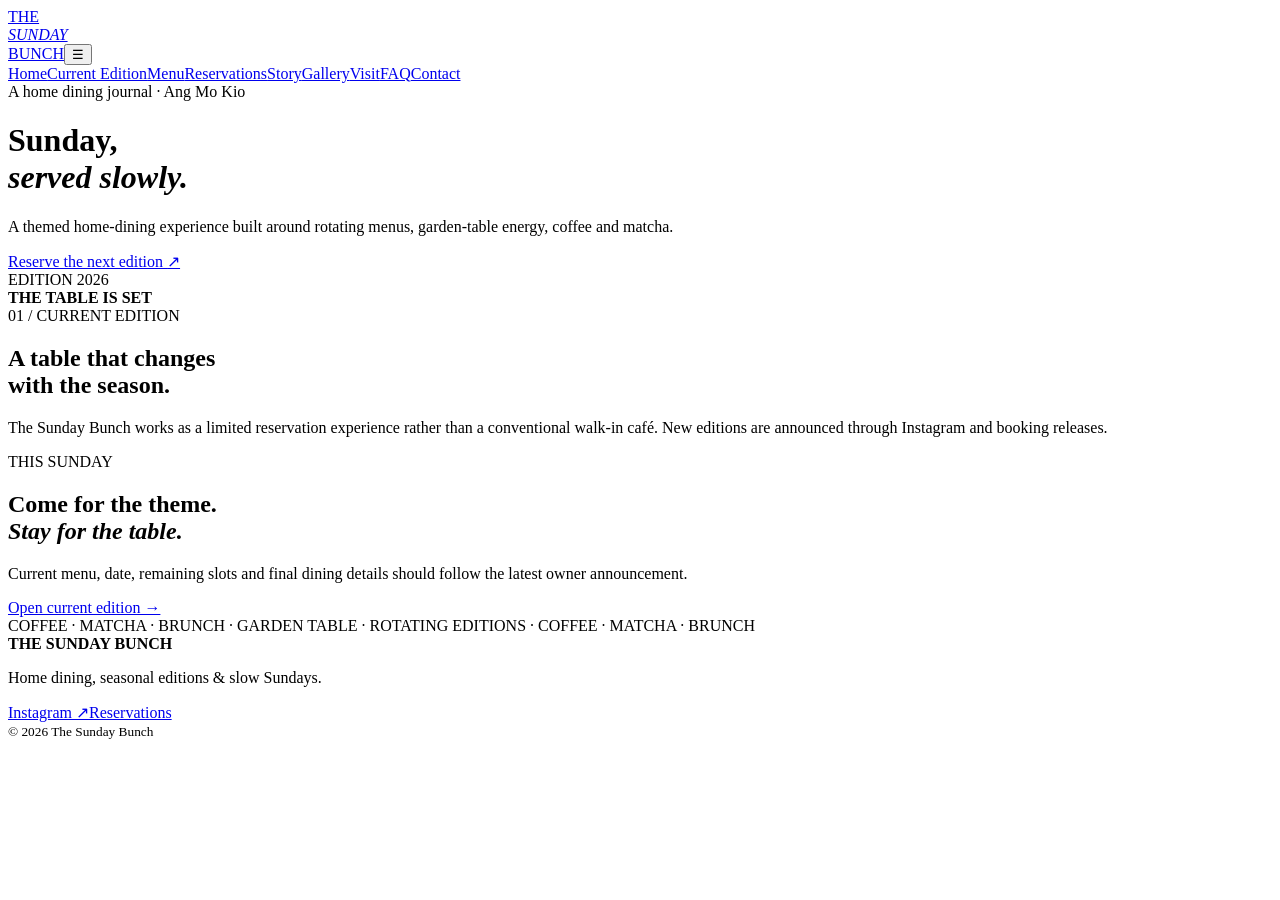
==== index.html @ ccbb72ec "Build A7 The Sunday Bunch website — index.html" ====
<!doctype html><html lang="en"><head><meta charset="utf-8"><meta name="viewport" content="width=device-width,initial-scale=1"><meta name="description" content="The Sunday Bunch — themed home dining in Ang Mo Kio."><title>A new Sunday edition — The Sunday Bunch</title><link rel="stylesheet" href="css/style.css"></head><body><header><a class="brand" href="index.html">THE<br><i>SUNDAY</i><br>BUNCH</a><button class="toggle" aria-label="Menu">☰</button><nav><a href="index.html">Home</a><a href="edition.html">Current Edition</a><a href="menu.html">Menu</a><a href="reservations.html">Reservations</a><a href="story.html">Story</a><a href="gallery.html">Gallery</a><a href="visit.html">Visit</a><a href="faq.html">FAQ</a><a href="contact.html">Contact</a></nav></header><main><div class="intro"><div class="eyebrow">A home dining journal · Ang Mo Kio</div><h1>Sunday,<br><em>served slowly.</em></h1><p class="lead">A themed home-dining experience built around rotating menus, garden-table energy, coffee and matcha.</p><a class="pill" href="reservations.html">Reserve the next edition <span>↗</span></a><div class="stamp">EDITION 2026<br><strong>THE TABLE IS SET</strong></div></div><section class="manifesto reveal"><div><span>01 / CURRENT EDITION</span><h2>A table that changes<br>with the season.</h2></div><p>The Sunday Bunch works as a limited reservation experience rather than a conventional walk-in café. New editions are announced through Instagram and booking releases.</p></section><section class="feature reveal"><div class="dish"></div><div><span>THIS SUNDAY</span><h2>Come for the theme.<br><em>Stay for the table.</em></h2><p>Current menu, date, remaining slots and final dining details should follow the latest owner announcement.</p><a href="edition.html">Open current edition →</a></div></section><section class="ticker">COFFEE · MATCHA · BRUNCH · GARDEN TABLE · ROTATING EDITIONS · COFFEE · MATCHA · BRUNCH</section></main><footer><div><b>THE SUNDAY BUNCH</b><p>Home dining, seasonal editions & slow Sundays.</p></div><div><a href="https://www.instagram.com/the_sunday_bunch/" target="_blank" rel="noopener">Instagram ↗</a><a href="reservations.html">Reservations</a></div><small>© 2026 The Sunday Bunch</small></footer><script src="js/app.js"></script></body></html>
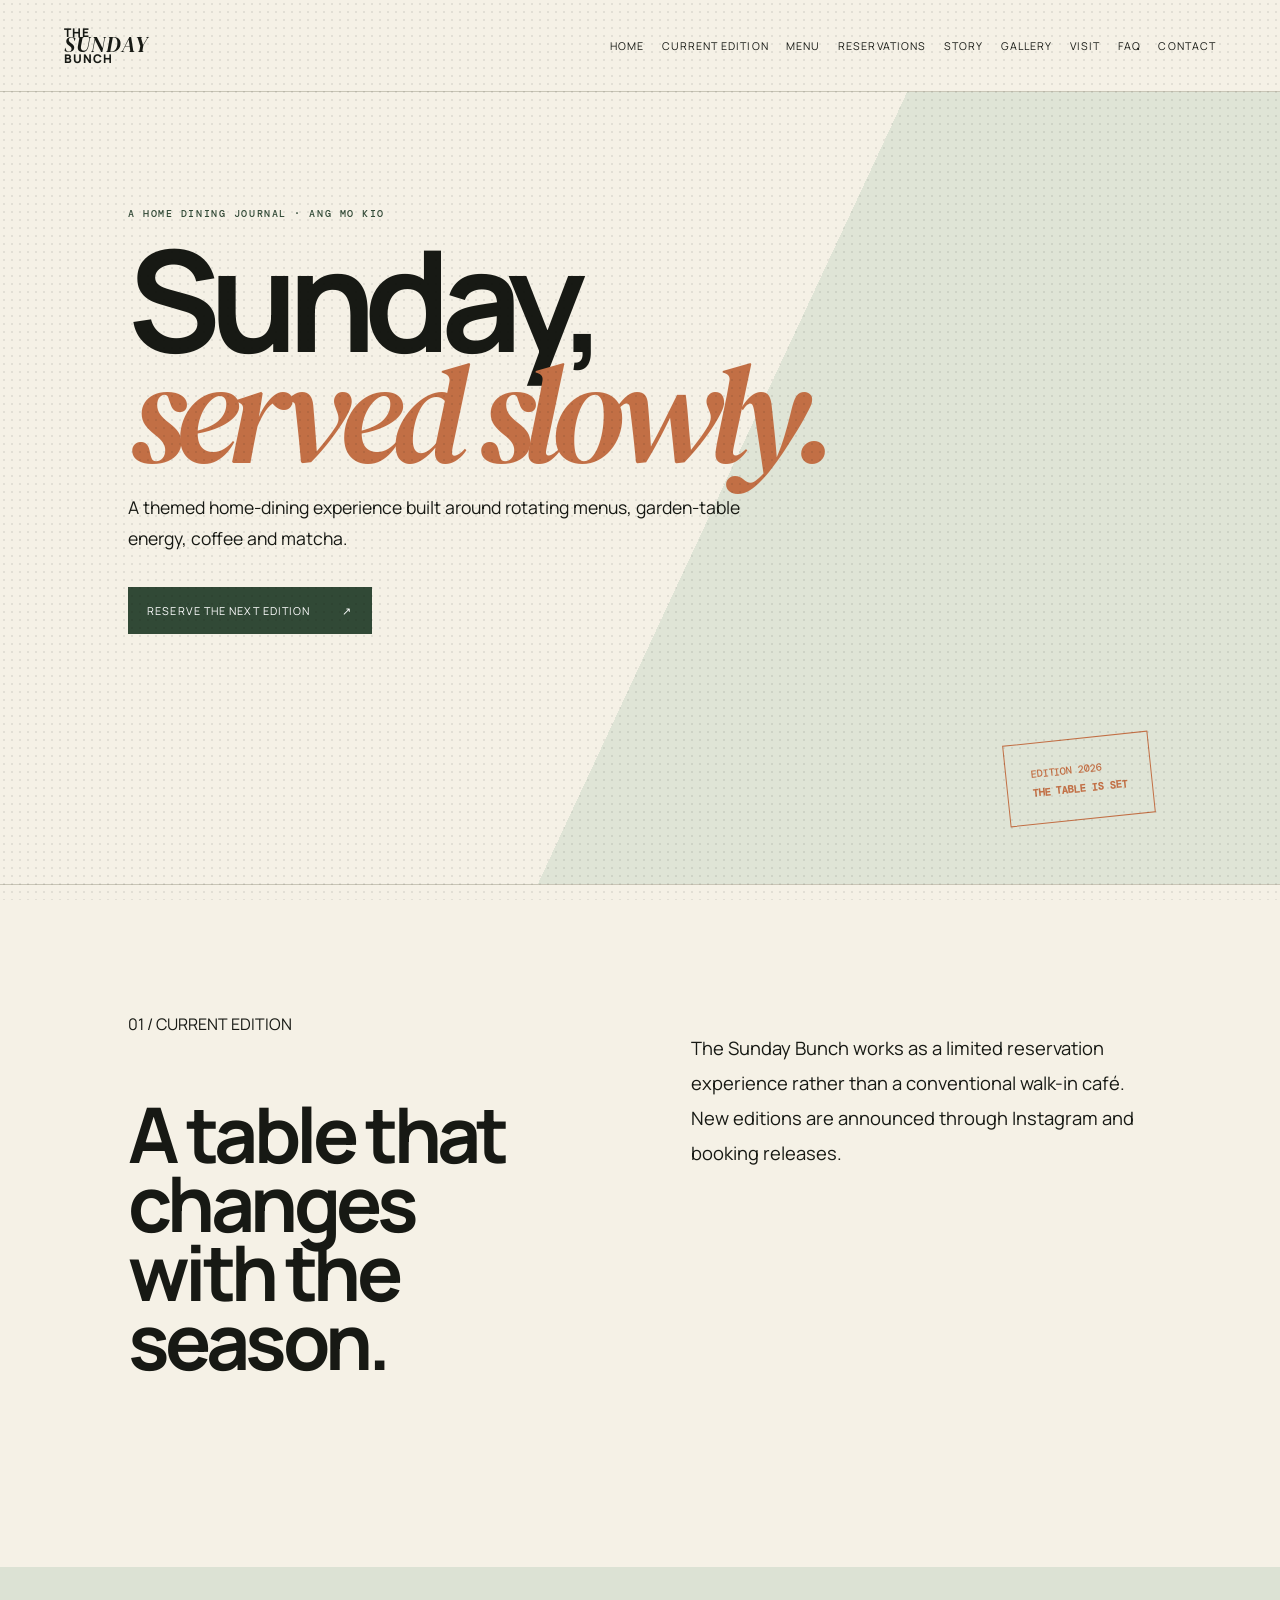
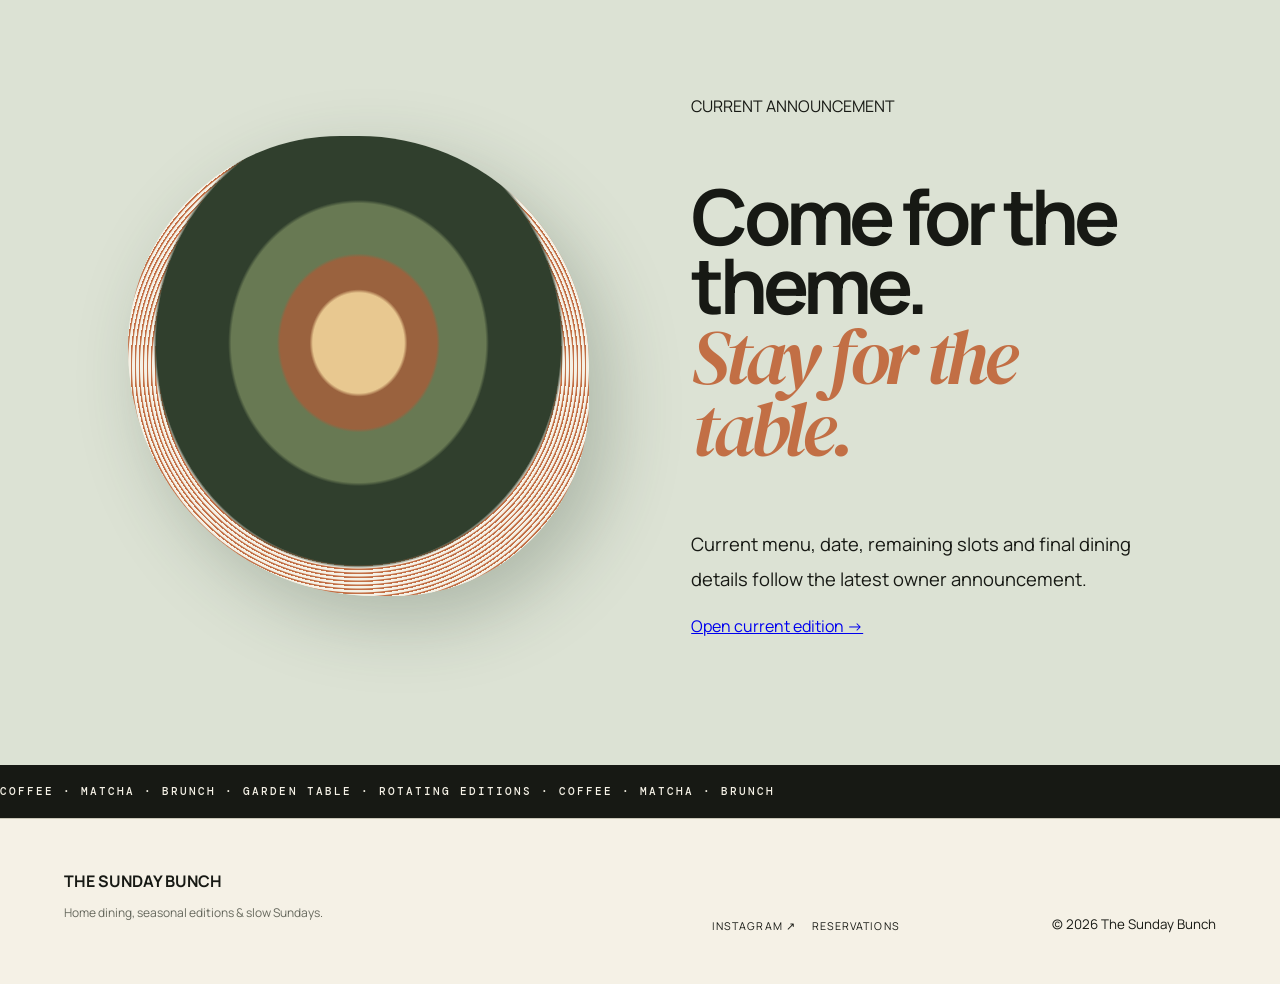
==== commit 2035b29c: "Refine index.html with verification fixes" ====
--- a/index.html
+++ b/index.html
@@ -1 +1 @@
-<!doctype html><html lang="en"><head><meta charset="utf-8"><meta name="viewport" content="width=device-width,initial-scale=1"><meta name="description" content="The Sunday Bunch — themed home dining in Ang Mo Kio."><title>A new Sunday edition — The Sunday Bunch</title><link rel="stylesheet" href="css/style.css"></head><body><header><a class="brand" href="index.html">THE<br><i>SUNDAY</i><br>BUNCH</a><button class="toggle" aria-label="Menu">☰</button><nav><a href="index.html">Home</a><a href="edition.html">Current Edition</a><a href="menu.html">Menu</a><a href="reservations.html">Reservations</a><a href="story.html">Story</a><a href="gallery.html">Gallery</a><a href="visit.html">Visit</a><a href="faq.html">FAQ</a><a href="contact.html">Contact</a></nav></header><main><div class="intro"><div class="eyebrow">A home dining journal · Ang Mo Kio</div><h1>Sunday,<br><em>served slowly.</em></h1><p class="lead">A themed home-dining experience built around rotating menus, garden-table energy, coffee and matcha.</p><a class="pill" href="reservations.html">Reserve the next edition <span>↗</span></a><div class="stamp">EDITION 2026<br><strong>THE TABLE IS SET</strong></div></div><section class="manifesto reveal"><div><span>01 / CURRENT EDITION</span><h2>A table that changes<br>with the season.</h2></div><p>The Sunday Bunch works as a limited reservation experience rather than a conventional walk-in café. New editions are announced through Instagram and booking releases.</p></section><section class="feature reveal"><div class="dish"></div><div><span>THIS SUNDAY</span><h2>Come for the theme.<br><em>Stay for the table.</em></h2><p>Current menu, date, remaining slots and final dining details should follow the latest owner announcement.</p><a href="edition.html">Open current edition →</a></div></section><section class="ticker">COFFEE · MATCHA · BRUNCH · GARDEN TABLE · ROTATING EDITIONS · COFFEE · MATCHA · BRUNCH</section></main><footer><div><b>THE SUNDAY BUNCH</b><p>Home dining, seasonal editions & slow Sundays.</p></div><div><a href="https://www.instagram.com/the_sunday_bunch/" target="_blank" rel="noopener">Instagram ↗</a><a href="reservations.html">Reservations</a></div><small>© 2026 The Sunday Bunch</small></footer><script src="js/app.js"></script></body></html>+<!doctype html><html lang="en"><head><meta charset="utf-8"><meta name="viewport" content="width=device-width,initial-scale=1"><meta name="description" content="The Sunday Bunch — themed home dining in Ang Mo Kio."><title>A new Sunday edition — The Sunday Bunch</title><link rel="stylesheet" href="css/style.css"></head><body><header><a class="brand" href="index.html">THE<br><i>SUNDAY</i><br>BUNCH</a><button class="toggle" aria-label="Menu">☰</button><nav><a href="index.html">Home</a><a href="edition.html">Current Edition</a><a href="menu.html">Menu</a><a href="reservations.html">Reservations</a><a href="story.html">Story</a><a href="gallery.html">Gallery</a><a href="visit.html">Visit</a><a href="faq.html">FAQ</a><a href="contact.html">Contact</a></nav></header><main><div class="intro"><div class="eyebrow">A home dining journal · Ang Mo Kio</div><h1>Sunday,<br><em>served slowly.</em></h1><p class="lead">A themed home-dining experience built around rotating menus, garden-table energy, coffee and matcha.</p><a class="pill" href="reservations.html">Reserve the next edition <span>↗</span></a><div class="stamp">EDITION 2026<br><strong>THE TABLE IS SET</strong></div></div><section class="manifesto reveal"><div><span>01 / CURRENT EDITION</span><h2>A table that changes<br>with the season.</h2></div><p>The Sunday Bunch works as a limited reservation experience rather than a conventional walk-in café. New editions are announced through Instagram and booking releases.</p></section><section class="feature reveal"><div class="dish"></div><div><span>CURRENT ANNOUNCEMENT</span><h2>Come for the theme.<br><em>Stay for the table.</em></h2><p>Current menu, date, remaining slots and final dining details follow the latest owner announcement.</p><a href="edition.html">Open current edition →</a></div></section><section class="ticker">COFFEE · MATCHA · BRUNCH · GARDEN TABLE · ROTATING EDITIONS · COFFEE · MATCHA · BRUNCH</section></main><footer><div><b>THE SUNDAY BUNCH</b><p>Home dining, seasonal editions & slow Sundays.</p></div><div><a href="https://www.instagram.com/the_sunday_bunch/" target="_blank" rel="noopener">Instagram ↗</a><a href="reservations.html">Reservations</a></div><small>© 2026 The Sunday Bunch</small></footer><script src="js/app.js"></script></body></html>
--- a/css/style.css
+++ b/css/style.css
@@ -0,0 +1,3 @@
+
+@import url('https://fonts.googleapis.com/css2?family=DM+Mono&family=DM+Serif+Display:ital@0;1&family=Manrope:wght@400;500;600;700;800&display=swap');
+:root{--ivory:#f5f1e6;--ink:#171914;--green:#314936;--sage:#82906e;--orange:#c26f45;--line:#c9c6b7}*{box-sizing:border-box}html{scroll-behavior:smooth}body{margin:0;background:var(--ivory);color:var(--ink);font-family:Manrope,Arial,sans-serif}body:after{content:"";position:fixed;inset:0;pointer-events:none;opacity:.08;background-image:radial-gradient(#111 1px,transparent 1px);background-size:8px 8px;z-index:50}header{height:92px;border-bottom:1px solid var(--line);display:flex;align-items:center;justify-content:space-between;padding:0 5vw;position:sticky;top:0;background:#f5f1e6eb;backdrop-filter:blur(14px);z-index:40}.brand{font-size:.75rem;line-height:.78;text-decoration:none;color:var(--ink);font-weight:800;letter-spacing:.08em}.brand i{font-family:'DM Serif Display';font-size:1.35rem;font-weight:400}nav{display:flex;gap:1.1rem}nav a,footer a{font-size:.67rem;text-transform:uppercase;letter-spacing:.1em;text-decoration:none;color:var(--ink)}.toggle{display:none;background:none;border:0;font-size:1.2rem}.intro{min-height:88vh;padding:9vw 10vw;position:relative;overflow:hidden;background:linear-gradient(115deg,#f5f1e6 55%,#dfe4d6 55%)}.eyebrow,.kicker{font:500 .65rem 'DM Mono';letter-spacing:.15em;text-transform:uppercase;color:var(--green)}h1{font-size:clamp(4.5rem,11vw,11rem);line-height:.78;letter-spacing:-.075em;max-width:1000px;margin:1.5rem 0}h1 em,h2 em{font-family:'DM Serif Display',Georgia,serif;font-weight:400;color:var(--orange)}.lead{font-size:1.1rem;line-height:1.75;max-width:620px}.pill{display:inline-flex;gap:2rem;align-items:center;background:var(--green);color:#fff!important;padding:1rem 1.2rem;margin-top:1rem;text-decoration:none;font-size:.68rem;text-transform:uppercase;letter-spacing:.1em}.stamp{position:absolute;right:10%;bottom:8%;border:1px solid var(--orange);padding:1.5rem;transform:rotate(-6deg);font:500 .65rem 'DM Mono';color:var(--orange)}.stamp strong{display:block;margin-top:.4rem}.manifesto,.feature,.inner{padding:10vw}.manifesto{display:grid;grid-template-columns:1fr 1fr;gap:8vw;border-top:1px solid var(--line)}.manifesto h2,.feature h2{font-size:clamp(2.7rem,6vw,6rem);line-height:.9;letter-spacing:-.06em}.manifesto p,.feature p,.copy p{font-size:1.15rem;line-height:1.9}.feature{display:grid;grid-template-columns:1fr 1fr;gap:8vw;align-items:center;background:#dce2d4}.dish{aspect-ratio:1;background:radial-gradient(ellipse at 50% 45%,#e8c890 0 14%,#9a623e 15% 24%,#687953 25% 39%,#303f2d 40% 62%,transparent 63%),repeating-radial-gradient(circle,#f5f1e6 0 2px,#c26f45 3px 4px);border-radius:48% 52% 44% 56%;box-shadow:20px 25px 70px #31493644}.ticker{padding:1.2rem 0;white-space:nowrap;overflow:hidden;background:var(--ink);color:var(--ivory);font:500 .7rem 'DM Mono';letter-spacing:.18em}.edition-card,.reserve,.visit-card,.contact-card{display:grid;grid-template-columns:1.4fr .6fr;gap:4vw;padding:5vw;background:#dfe4d6;margin:4rem 0}.edition-card h2,.reserve h2,.contact-card h2{font-size:clamp(2rem,4vw,4.5rem);line-height:.95}.ticket{border:1px dashed var(--green);padding:2rem;display:flex;flex-direction:column;justify-content:center;align-items:center;text-align:center;min-height:220px;transform:rotate(2deg)}.ticket b{font-size:2rem;margin:1rem}.archive{border-top:1px solid var(--line);padding-top:3rem}.menu-grid{display:grid;grid-template-columns:1fr 1fr;gap:1px;background:var(--line);margin-top:4rem}.menu-grid article{background:var(--ivory);padding:3rem;min-height:260px}.menu-grid span,.contact-card span,.visit-card span{font:500 .65rem 'DM Mono';letter-spacing:.15em;color:var(--green)}.menu-grid h2{font-size:2.3rem}.warning,.note{margin-top:2rem;font-size:.75rem;line-height:1.7;color:#65675d}.warning{padding:1.5rem;border-left:3px solid var(--orange);background:#ebe7da}.split{display:grid;grid-template-columns:1fr 1fr;gap:8vw}.copy{max-width:650px}.gallery-grid{display:grid;grid-template-columns:repeat(3,1fr);gap:1rem;margin-top:4rem}.gallery-grid div{aspect-ratio:1;background:linear-gradient(135deg,#314936,#a3aa87);color:#fff;padding:1.2rem;display:flex;flex-direction:column;justify-content:space-between}.gallery-grid div:nth-child(2n){background:linear-gradient(135deg,#c26f45,#e2bd8e)}.gallery-grid b{font-size:1.2rem}.visit-card{margin-top:4rem}.mapmark{font-size:7rem;font-weight:800;line-height:.8;text-align:center;color:var(--green)}.mapmark i{font-size:2rem;color:var(--orange)}.faq{border-top:1px solid var(--line);margin-top:4rem}.faq details{border-bottom:1px solid var(--line);padding:1.5rem 0}.faq summary{font-size:1.2rem;font-weight:600;cursor:pointer}.faq p{max-width:700px;line-height:1.7;padding:1rem 2rem}.contact-card{background:#eee9dc}.contact-card a:not(.pill){color:var(--green);font-weight:700}.reveal{opacity:0;transform:translateY(35px) scale(.98);filter:blur(5px);transition:.9s}.reveal.in{opacity:1;transform:none;filter:none}.reveal.out{opacity:.3;transform:translateY(-20px) scale(.99)}footer{border-top:1px solid var(--line);padding:4vw 5vw;display:grid;grid-template-columns:2fr 1fr auto;gap:2rem;align-items:end}footer p{font-size:.75rem;color:#66685d}footer div:nth-child(2){display:flex;gap:1rem;flex-wrap:wrap}@media(max-width:850px){header{height:70px}.toggle{display:block}nav{display:none;position:absolute;top:70px;left:0;right:0;background:var(--ivory);padding:2rem 7vw;flex-direction:column;border-bottom:1px solid var(--line)}nav.open{display:flex}.intro{padding:20vw 7vw;min-height:80vh;background:var(--ivory)}h1{font-size:clamp(4rem,18vw,7rem)}.stamp{position:relative;right:auto;bottom:auto;display:inline-block;margin-top:5rem}.manifesto,.feature,.split,.edition-card,.reserve,.visit-card,.contact-card{grid-template-columns:1fr;padding:18vw 7vw}.inner{padding:18vw 7vw}.menu-grid{grid-template-columns:1fr}.gallery-grid{grid-template-columns:1fr 1fr}.ticket{min-height:180px}.mapmark{font-size:5rem}footer{grid-template-columns:1fr;padding:10vw 7vw}}@media(prefers-reduced-motion:reduce){*{scroll-behavior:auto!important;animation:none!important;transition-duration:.01ms!important}}
